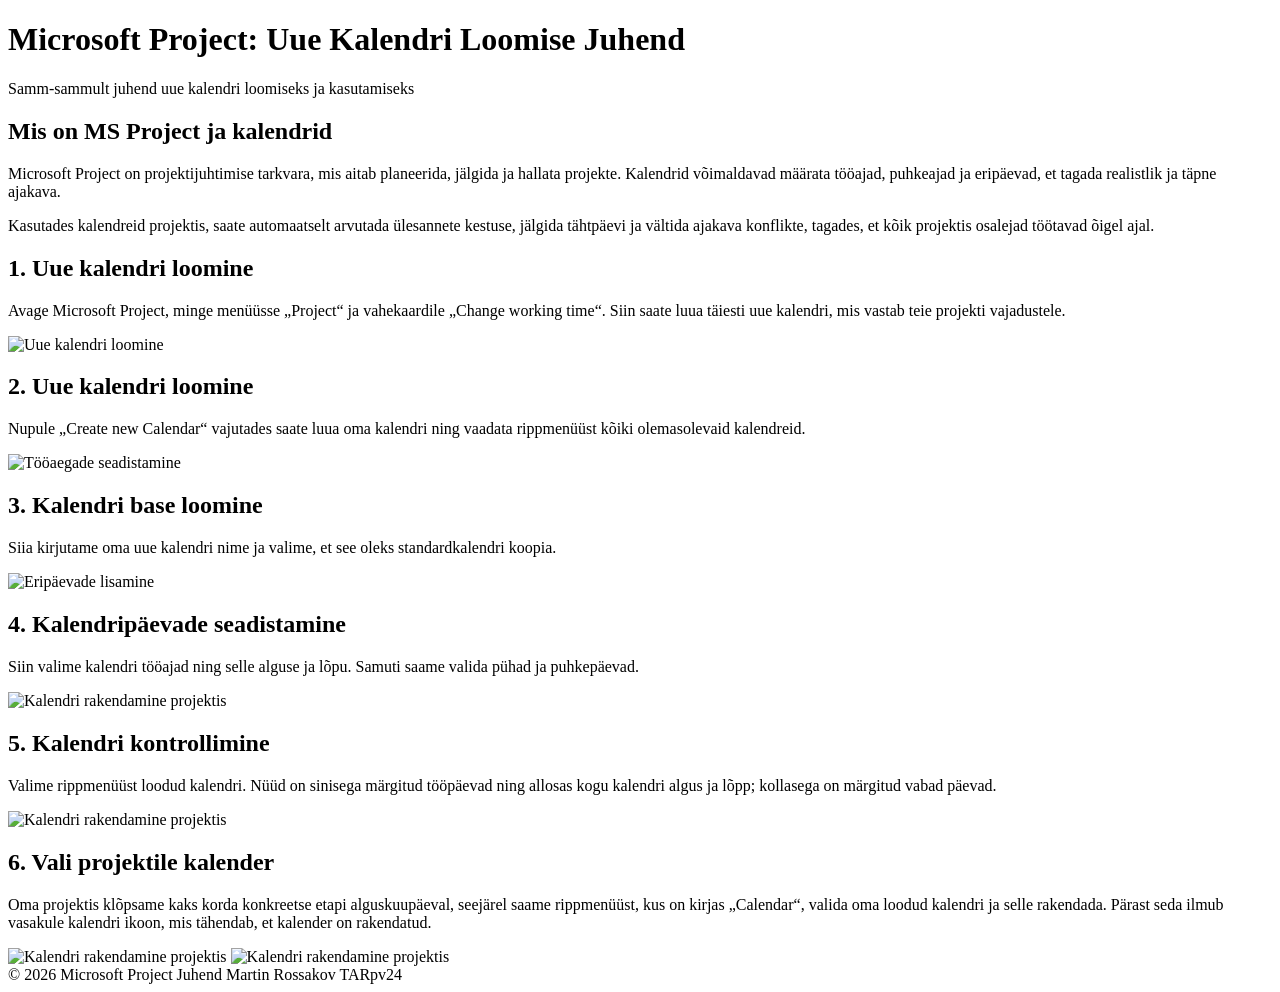
==== index.html @ 50141d25 "Lisa HTML struktuur" ====
<!DOCTYPE html>
<html lang="et">
<head>
    <meta charset="UTF-8">
    <meta name="viewport" content="width=device-width, initial-scale=1.0">
    <title>MS Project Kalenderi Juhend</title>
    <link rel="stylesheet" href="style.css">
</head>
<body>

<header>
    <h1>Microsoft Project: Uue Kalendri Loomise Juhend</h1>
    <p class="subtitle">Samm-sammult juhend uue kalendri loomiseks ja kasutamiseks</p>
</header>

<main class="container">

    <section class="intro">
        <h2>Mis on MS Project ja kalendrid</h2>
        <p>Microsoft Project on projektijuhtimise tarkvara, mis aitab planeerida, jälgida ja hallata projekte. Kalendrid võimaldavad määrata tööajad, puhkeajad ja eripäevad, et tagada realistlik ja täpne ajakava.</p>
        <p>Kasutades kalendreid projektis, saate automaatselt arvutada ülesannete kestuse, jälgida tähtpäevi ja vältida ajakava konflikte, tagades, et kõik projektis osalejad töötavad õigel ajal.</p>
    </section>

    <!-- Step 1 -->
    <section class="card">
        <h2>1. Uue kalendri loomine</h2>
        <p>Avage Microsoft Project, minge menüüsse „Project“ ja vahekaardile „Change working time“. Siin saate luua täiesti uue kalendri, mis vastab teie projekti vajadustele.</p>
        <div class="screenshot">
            <img src="images/esimene.png" alt="Uue kalendri loomine">
        </div>
    </section>

    <!-- Step 2 -->
    <section class="card">
        <h2>2. Uue kalendri loomine</h2>
        <p>Nupule „Create new Calendar“ vajutades saate luua oma kalendri ning vaadata rippmenüüst kõiki olemasolevaid kalendreid.</p>
        <div class="screenshot">
            <img src="images/teine.png" alt="Tööaegade seadistamine">
        </div>
    </section>

    <!-- Step 3 -->
    <section class="card">
        <h2>3. Kalendri base loomine</h2>
        <p>Siia kirjutame oma uue kalendri nime ja valime, et see oleks standardkalendri koopia.</p>
        <div class="screenshot">
            <img src="images/kolmas.png" alt="Eripäevade lisamine">
        </div>
    </section>

    <!-- Step 4 -->
    <section class="card">
        <h2>4. Kalendripäevade seadistamine</h2>
        <p>Siin valime kalendri tööajad ning selle alguse ja lõpu. Samuti saame valida pühad ja puhkepäevad.</p>
        <div class="screenshot">
            <img src="images/neljas.png" alt="Kalendri rakendamine projektis">
        </div>
    </section>

    <!-- Step 5 -->
    <section class="card">
        <h2>5. Kalendri kontrollimine</h2>
        <p>Valime rippmenüüst loodud kalendri. Nüüd on sinisega märgitud tööpäevad ning allosas kogu kalendri algus ja lõpp; kollasega on märgitud vabad päevad.</p>
        <div class="screenshot">
            <img src="images/viies.png" alt="Kalendri rakendamine projektis">
        </div>
    </section>

    <!-- Step 6 -->
    <section class="card">
        <h2>6. Vali projektile kalender</h2>
        <p>Oma projektis klõpsame kaks korda konkreetse etapi alguskuupäeval, seejärel saame rippmenüüst, kus on kirjas „Calendar“, valida oma loodud kalendri ja selle rakendada. Pärast seda ilmub vasakule kalendri ikoon, mis tähendab, et kalender on rakendatud.</p>
        <div class="screenshot">
            <img src="images/kuues.png" alt="Kalendri rakendamine projektis">
            <img src="images/seitsmes.png" alt="Kalendri rakendamine projektis">
        </div>
    </section>

</main>

<footer>
    © 2026 Microsoft Project Juhend Martin Rossakov TARpv24
</footer>

</body>
</html>
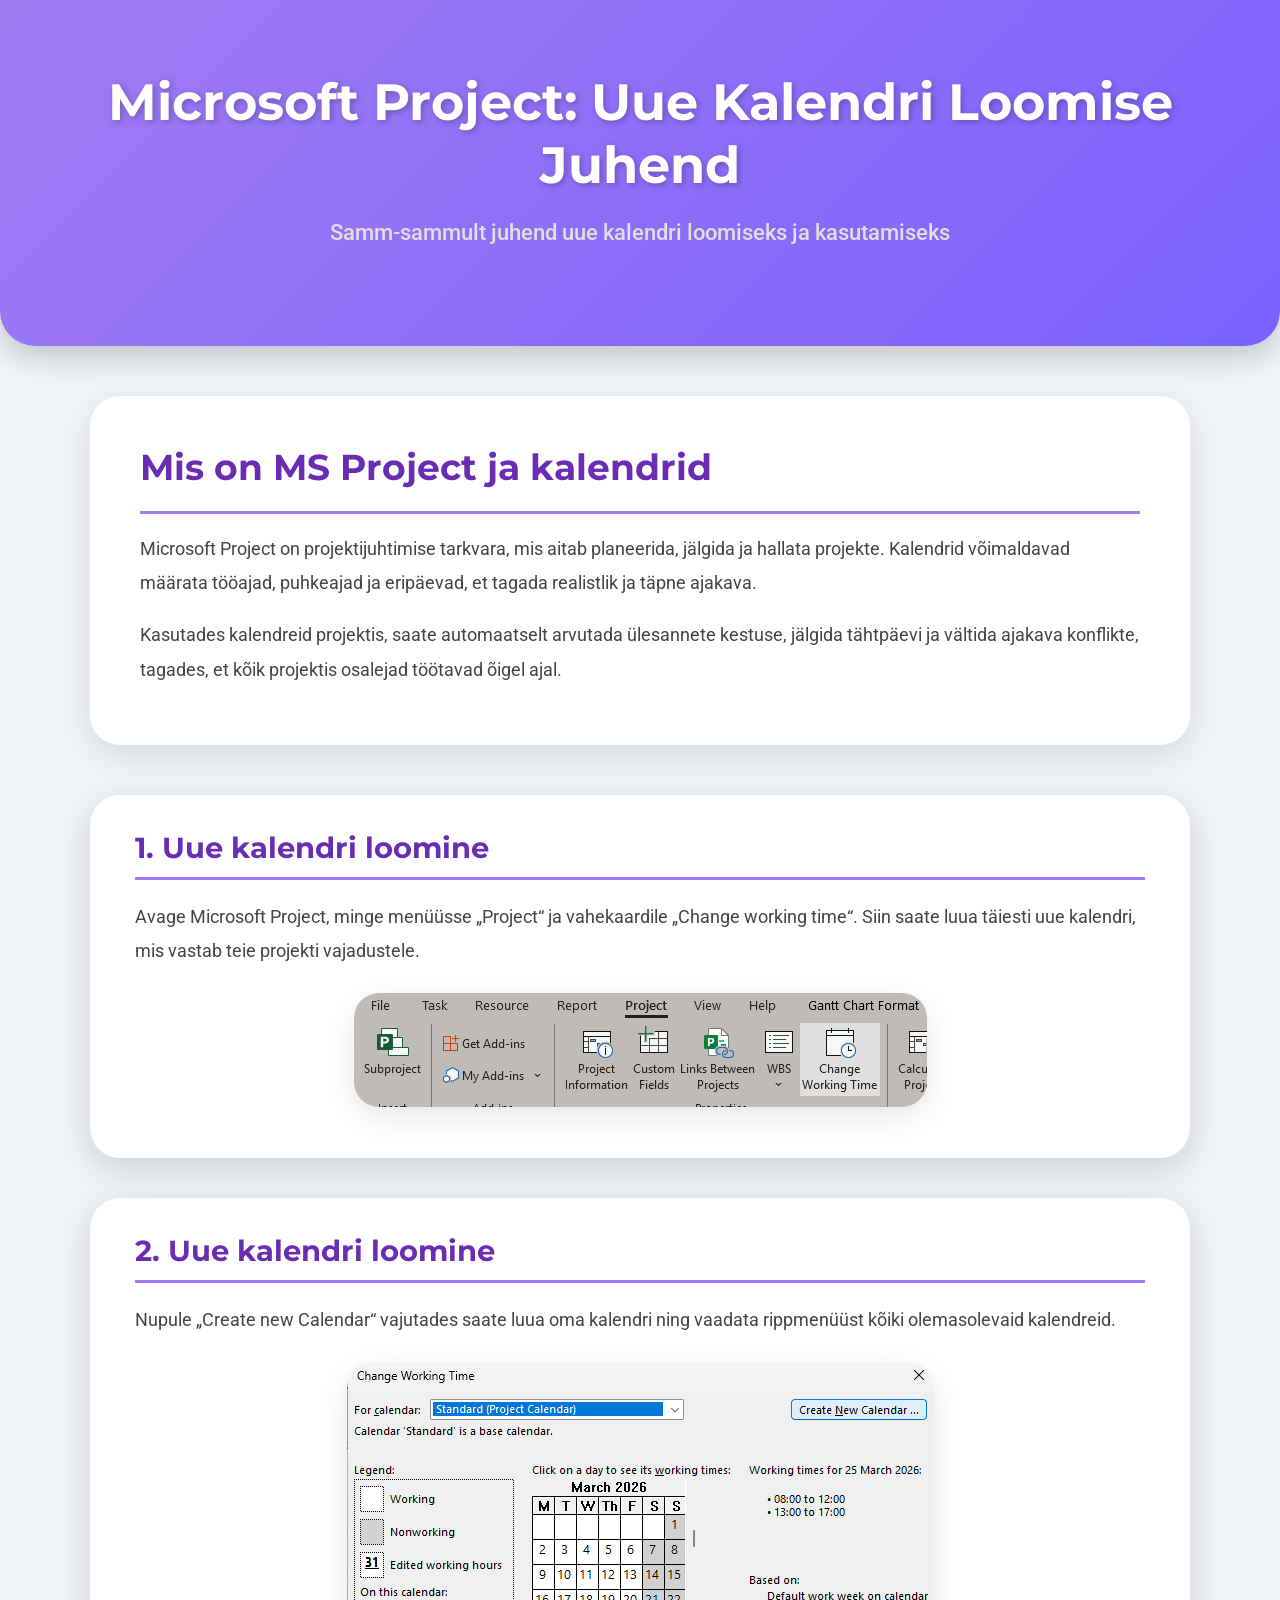
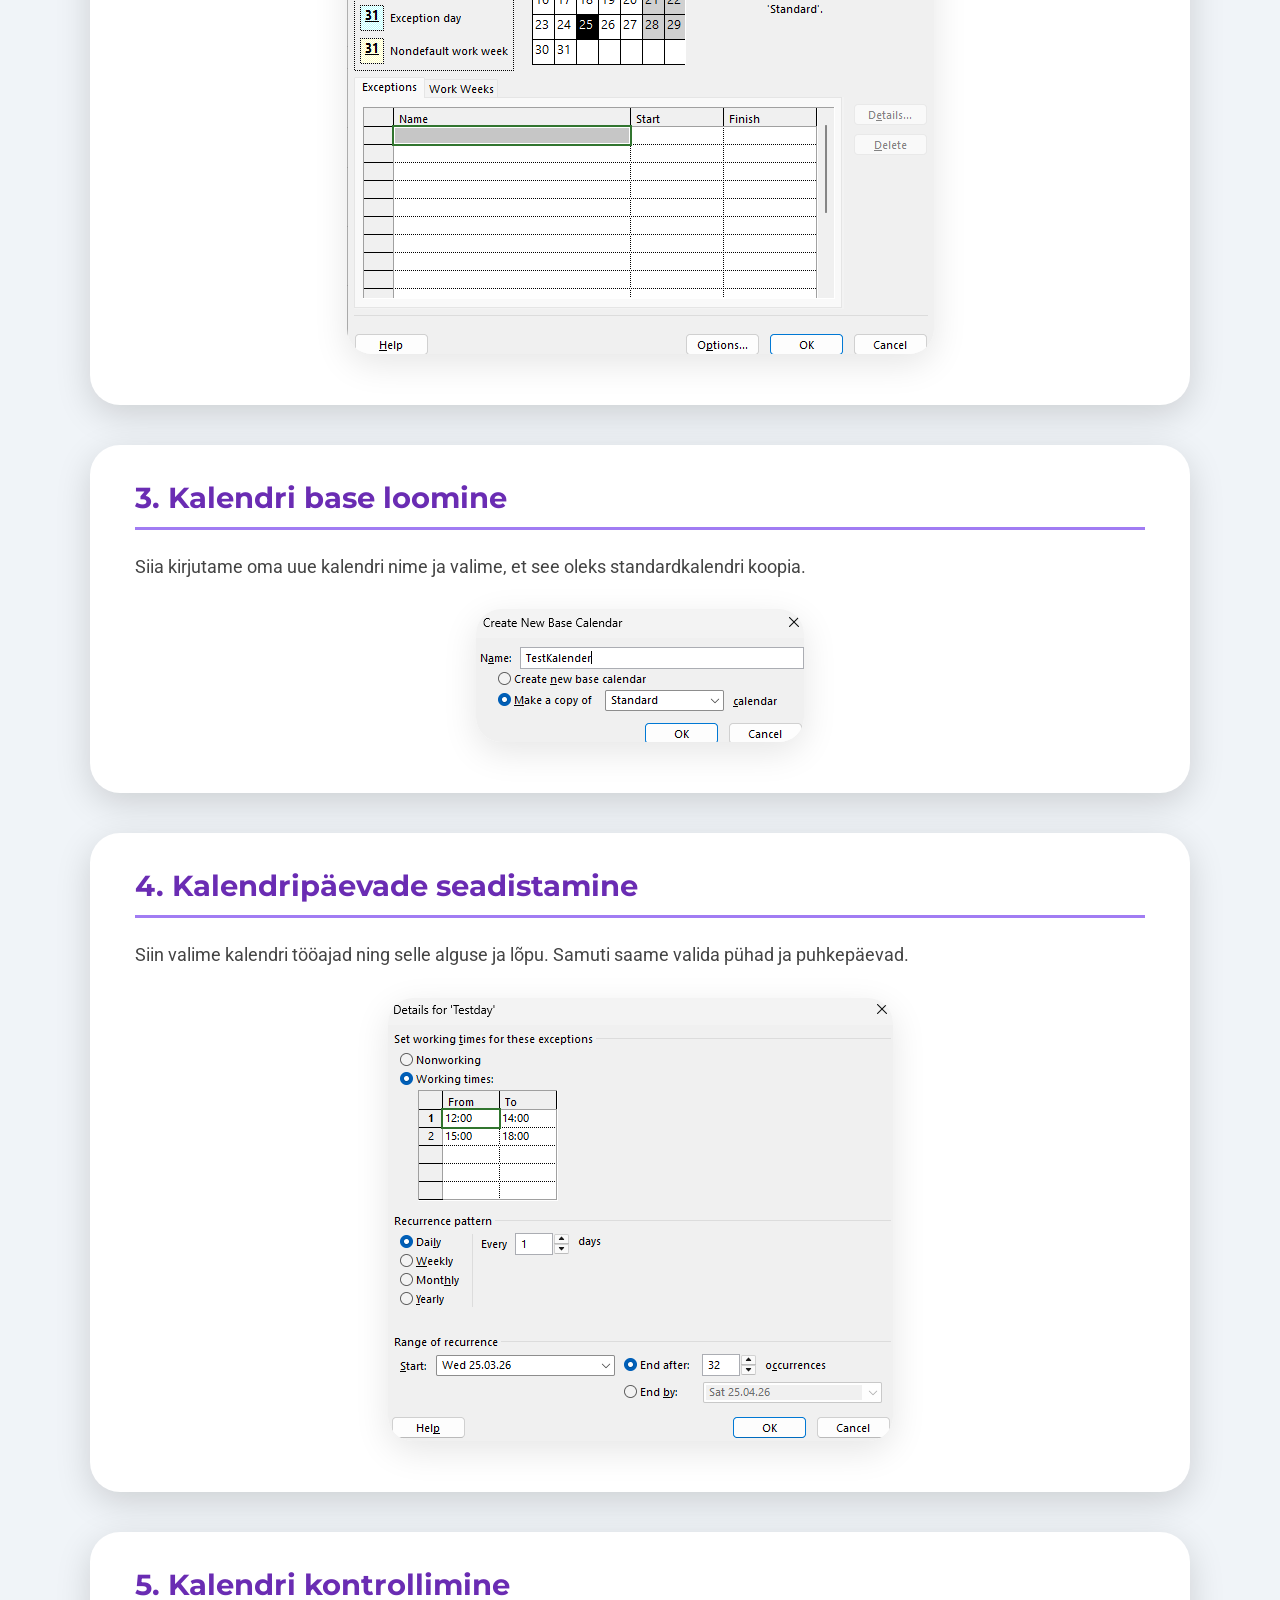
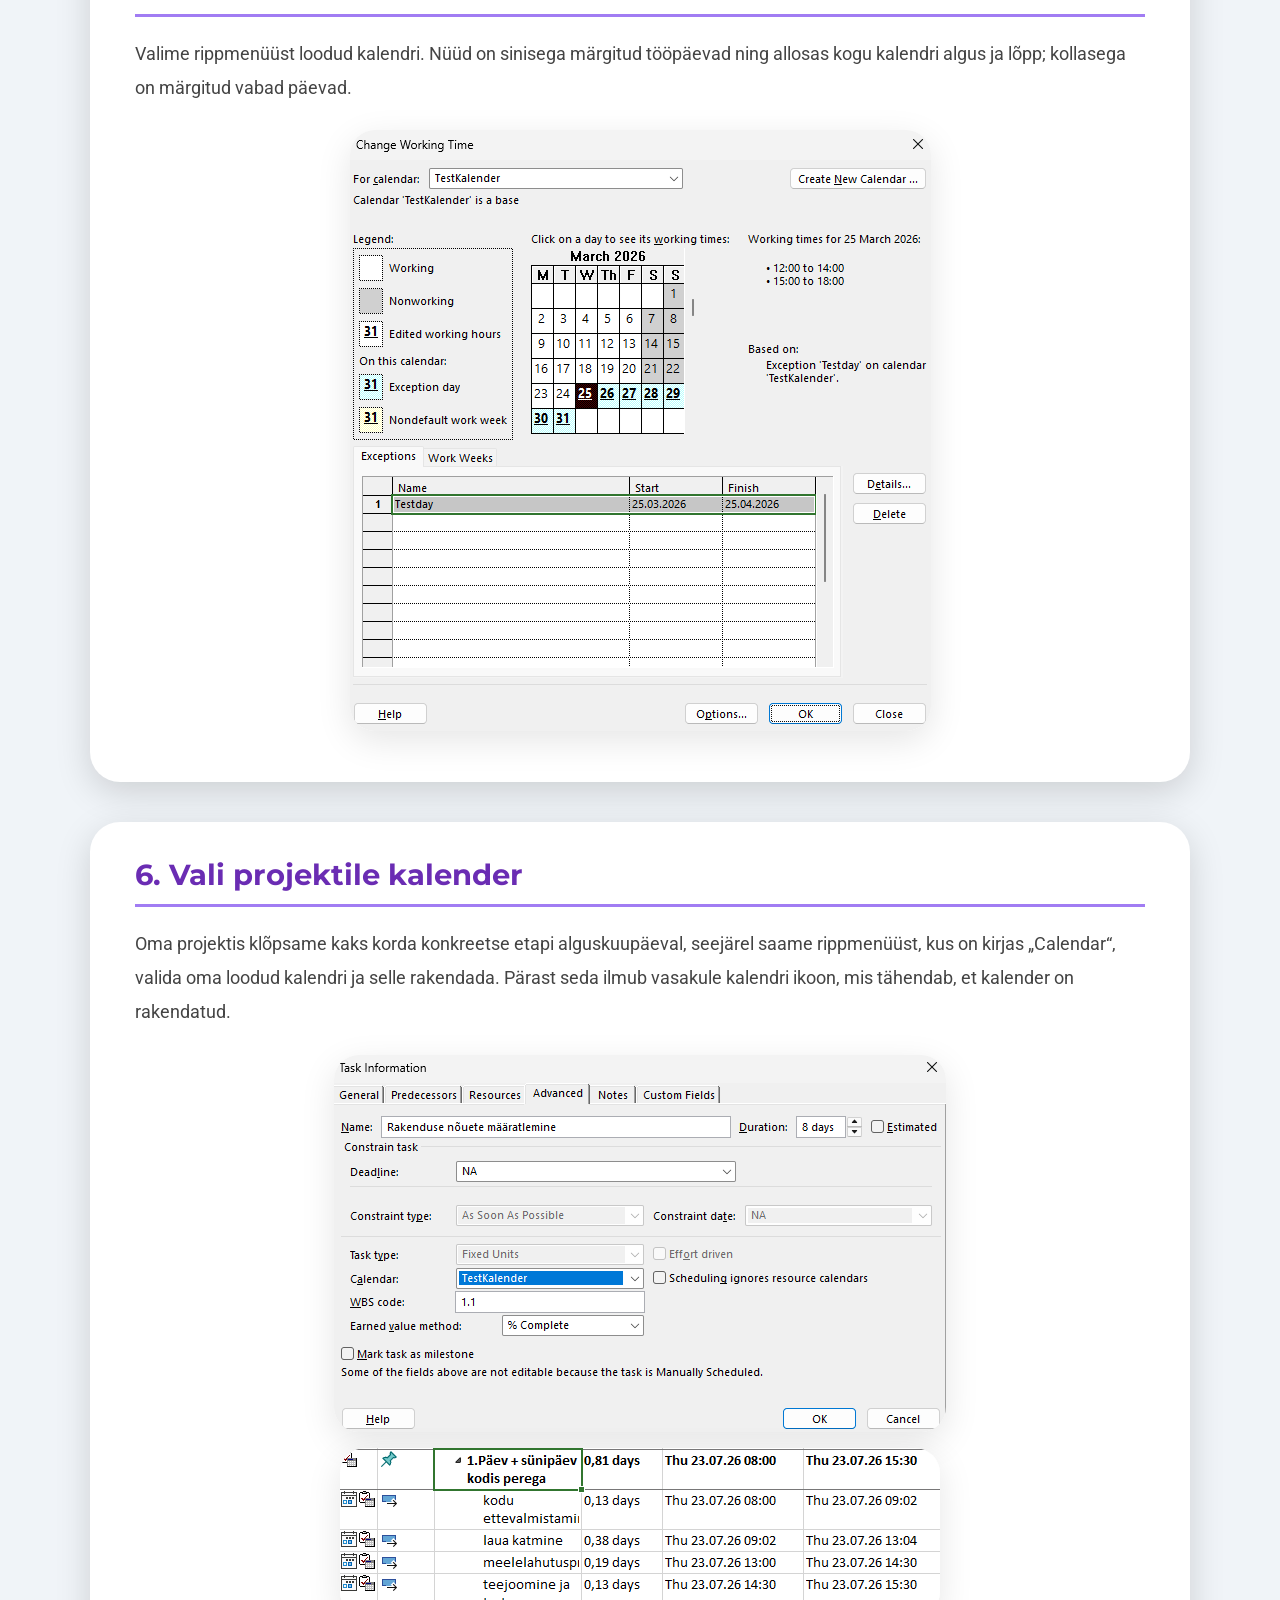
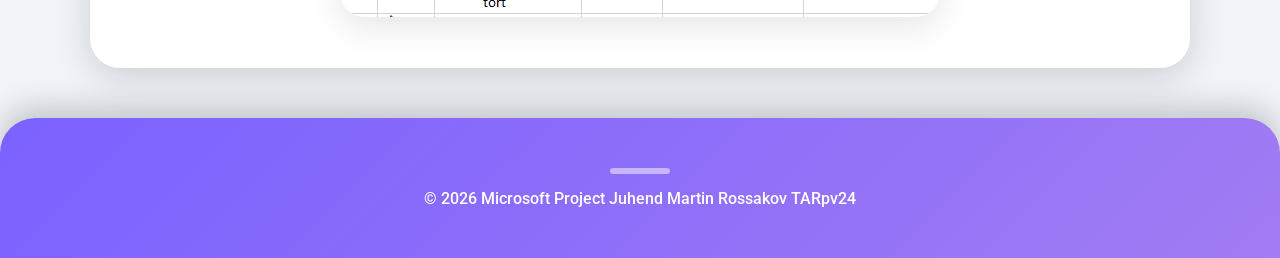
==== commit 960685aa: "index html on valmis" ====
--- a/index.html
+++ b/index.html
@@ -83,4 +83,4 @@
 </footer>
 
 </body>
-</html>+</html>
--- a/style.css
+++ b/style.css
@@ -0,0 +1,147 @@
+/* ===== style.css ===== */
+@import url('https://fonts.googleapis.com/css2?family=Roboto:wght@400;500;700&family=Montserrat:wght@600;700&display=swap');
+
+body {
+    font-family: 'Roboto', sans-serif;
+    margin: 0;
+    background-color: #f0f4f8;
+    color: #333333;
+}
+
+header {
+    text-align: center;
+    padding: 70px 20px;
+    background: linear-gradient(135deg, #a17cf3, #7b61ff);
+    color: #fff;
+    border-bottom-left-radius: 35px;
+    border-bottom-right-radius: 35px;
+    box-shadow: 0 10px 30px rgba(0,0,0,0.2);
+}
+
+header h1 {
+    margin: 0;
+    font-family: 'Montserrat', sans-serif;
+    font-size: 3.2em;
+    text-shadow: 2px 2px 6px rgba(0,0,0,0.25);
+}
+
+header .subtitle {
+    margin-top: 15px;
+    font-size: 1.4em;
+    color: #e0e0e0;
+    font-weight: 500;
+}
+
+.container {
+    max-width: 1100px;
+    margin: 50px auto;
+    padding: 0 20px;
+}
+
+.intro {
+    background-color: #ffffff;
+    padding: 40px 50px;
+    border-radius: 30px;
+    box-shadow: 0 10px 35px rgba(0,0,0,0.1);
+    margin-bottom: 50px;
+    line-height: 1.75;
+    font-size: 18px;
+}
+
+.intro h2 {
+    font-family: 'Montserrat', sans-serif;
+    font-size: 2em;
+    color: #6a2cb3;
+    margin-bottom: 15px;
+}
+
+.card {
+    background-color: #ffffff;
+    padding: 35px 45px;
+    border-radius: 30px;
+    margin-bottom: 40px;
+    box-shadow: 0 10px 35px rgba(0,0,0,0.15);
+    transition: transform 0.4s, box-shadow 0.4s;
+}
+
+.card:hover {
+    transform: translateY(-8px);
+    box-shadow: 0 18px 45px rgba(0,0,0,0.2);
+}
+
+h2 {
+    margin-top: 0;
+    font-family: 'Montserrat', sans-serif;
+    font-size: 1.8em;
+    color: #6a2cb3;
+    border-bottom: 3px solid #a17cf3;
+    padding-bottom: 12px;
+    margin-bottom: 20px;
+}
+
+p, ul {
+    font-size: 18px;
+    line-height: 1.9;
+    color: #444;
+}
+
+ul {
+    padding-left: 25px;
+}
+
+.screenshot {
+    margin-top: 25px;
+    text-align: center;
+}
+
+.screenshot img {
+    max-width: 90%;
+    border-radius: 25px;
+    box-shadow: 0 10px 35px rgba(0,0,0,0.1);
+    transition: transform 0.4s, box-shadow 0.4s;
+    margin-bottom: 12px;
+}
+
+.screenshot img:hover {
+    transform: scale(1.05);
+    box-shadow: 0 12px 40px rgba(0,0,0,0.2);
+}
+
+.caption {
+    font-size: 16px;
+    color: #666;
+    margin-bottom: 20px;
+    font-style: italic;
+}
+
+footer {
+    display: flex;
+    justify-content: center;
+    align-items: center;
+    flex-direction: column;
+    text-align: center;
+    padding: 50px 20px;
+    font-size: 16px;
+    color: #fff;
+    background: linear-gradient(135deg, #7b61ff, #a17cf3);
+    border-top-left-radius: 35px;
+    border-top-right-radius: 35px;
+    box-shadow: 0 -10px 30px rgba(0,0,0,0.2);
+    font-weight: 500;
+    position: relative;
+}
+
+footer::before {
+    content: '';
+    width: 60px;
+    height: 6px;
+    background-color: rgba(255,255,255,0.5);
+    border-radius: 3px;
+    margin-bottom: 15px;
+}
+
+footer a {
+    color: #fff;
+    text-decoration: underline;
+    margin-top: 10px;
+}
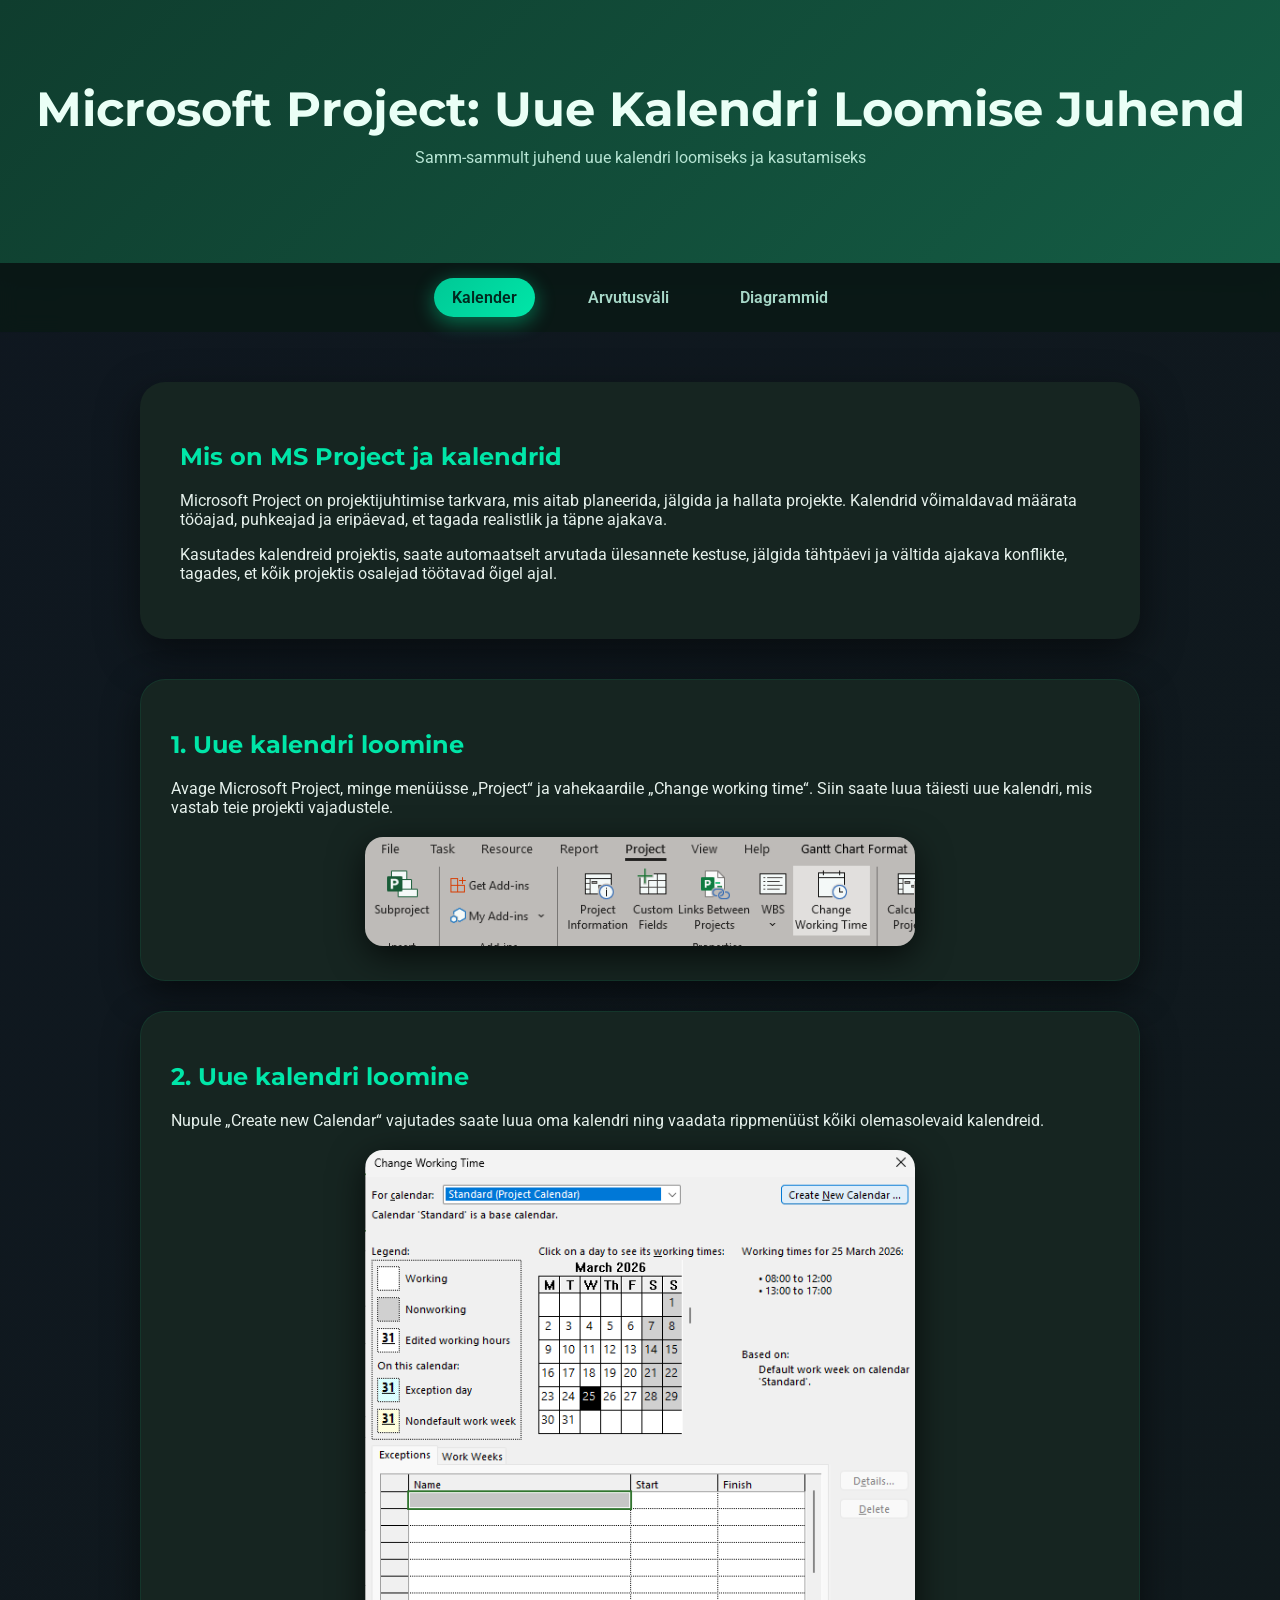
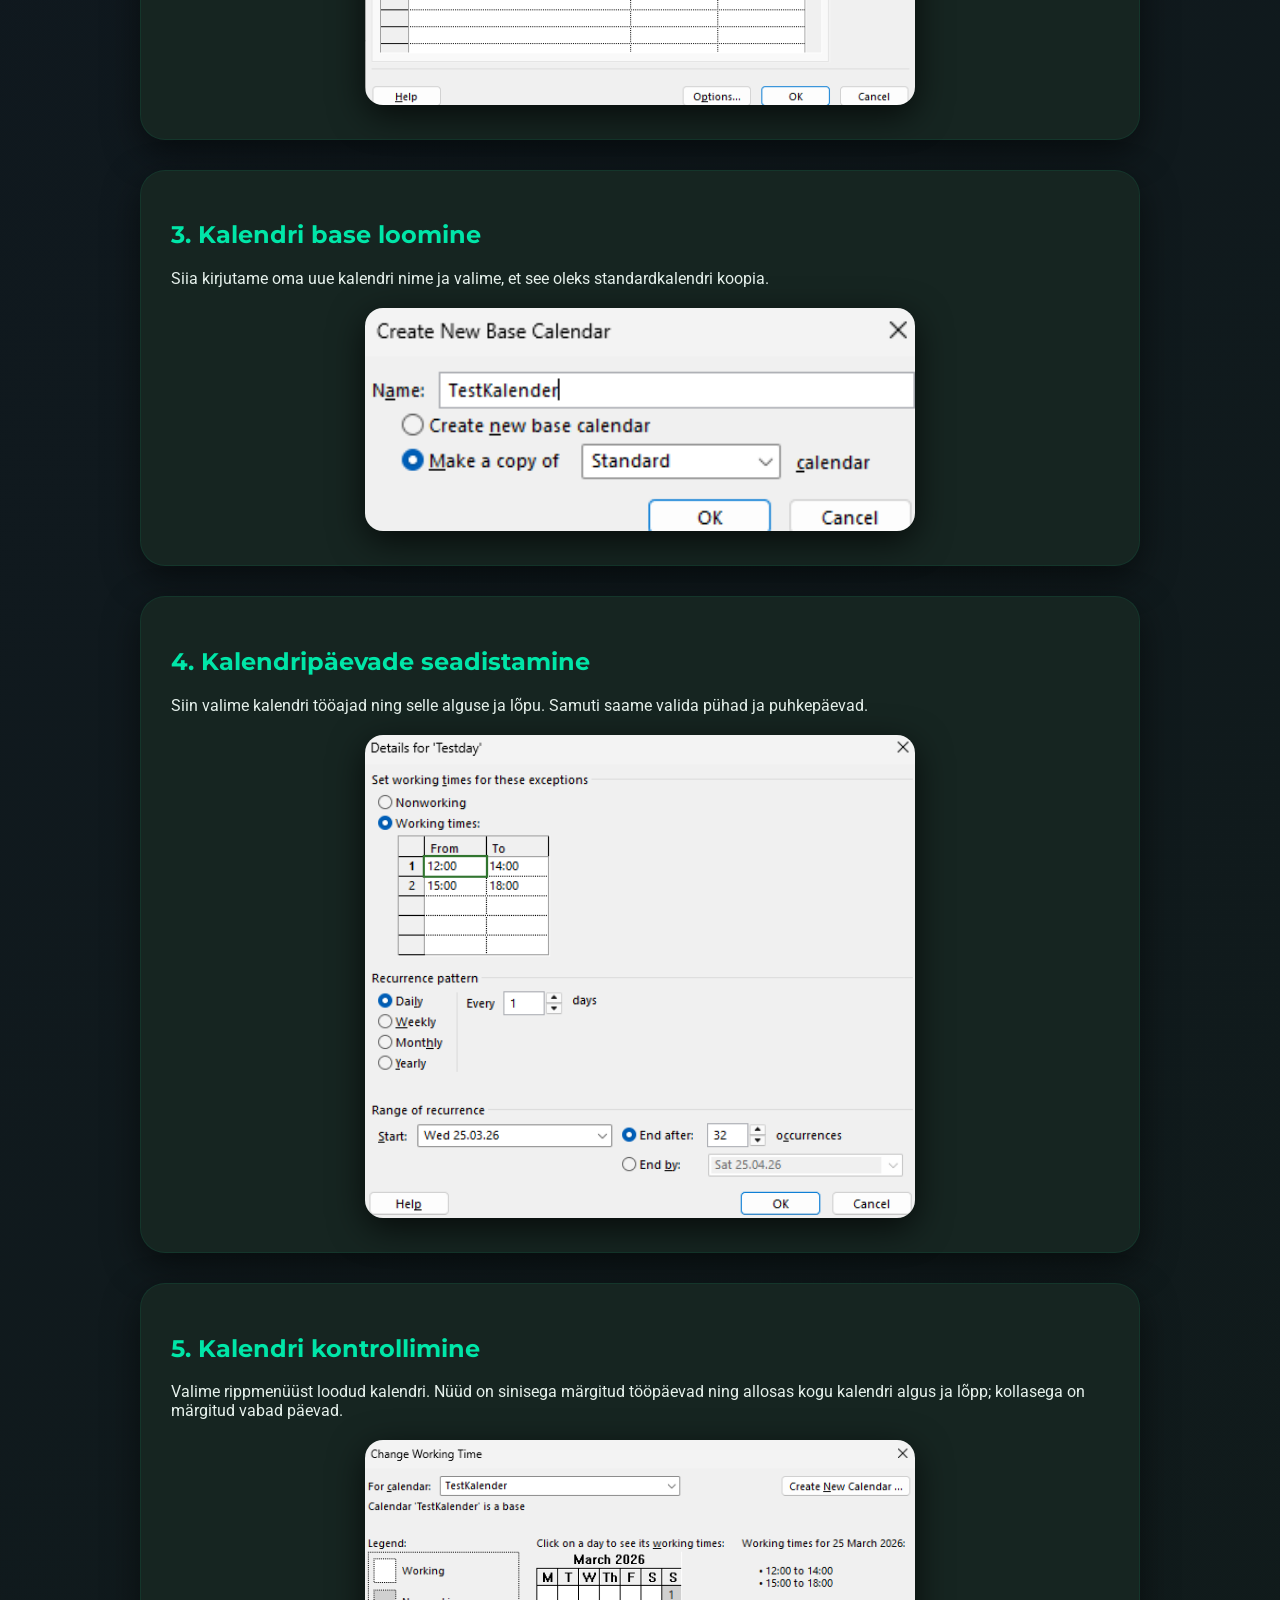
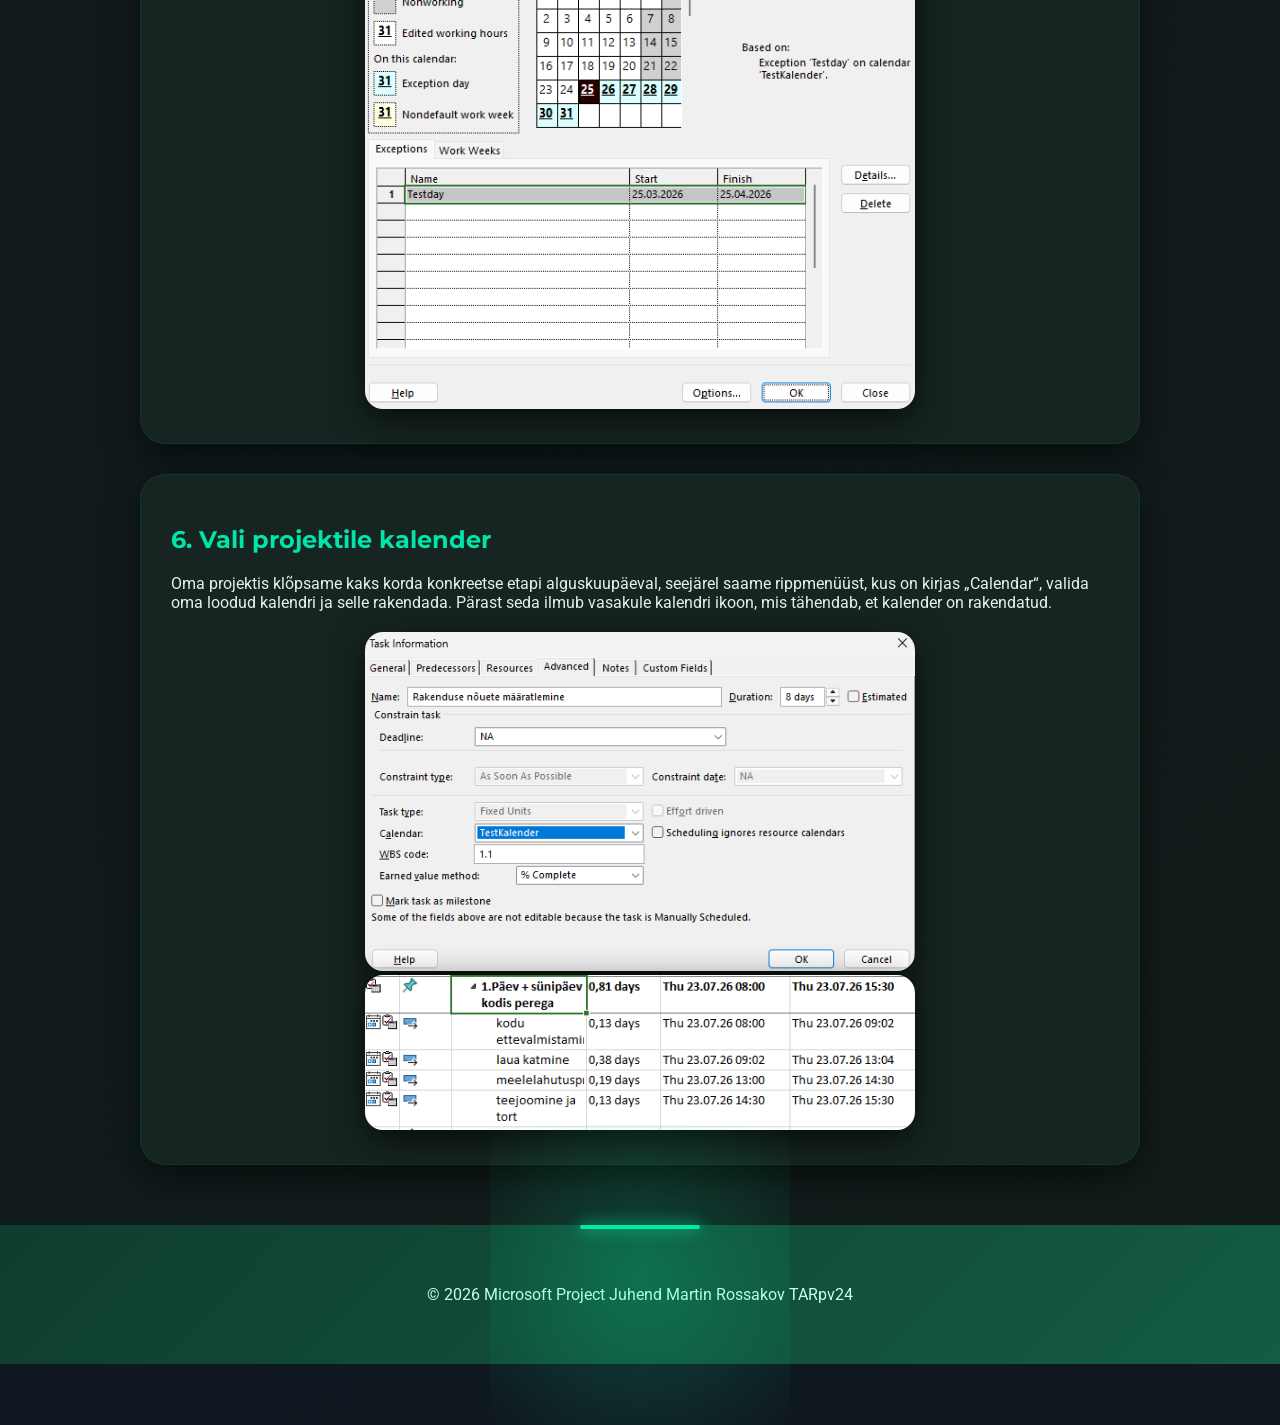
==== commit cc150600: "uus kujundus CSS-i abil ja navigeerimismenüü lisamine" ====
--- a/index.html
+++ b/index.html
@@ -12,6 +12,14 @@
     <h1>Microsoft Project: Uue Kalendri Loomise Juhend</h1>
     <p class="subtitle">Samm-sammult juhend uue kalendri loomiseks ja kasutamiseks</p>
 </header>
+
+<nav class="nav">
+    <div class="nav-container">
+        <a href="index.html" class="active">Kalender</a>
+        <a href="valem.html">Arvutusväli</a>
+        <a href="diagramm.html">Diagrammid</a>
+    </div>
+</nav>
 
 <main class="container">
 
@@ -83,4 +91,4 @@
 </footer>
 
 </body>
-</html>
+</html>
--- a/style.css
+++ b/style.css
@@ -1,147 +1,201 @@
-/* ===== style.css ===== */
-@import url('https://fonts.googleapis.com/css2?family=Roboto:wght@400;500;700&family=Montserrat:wght@600;700&display=swap');
+@import url('https://fonts.googleapis.com/css2?family=Roboto:wght@400;500&family=Montserrat:wght@600;700&display=swap');
+
+/* ===== BASE ===== */
+html {
+    scroll-behavior: smooth;
+}
 
 body {
+    margin: 0;
     font-family: 'Roboto', sans-serif;
-    margin: 0;
-    background-color: #f0f4f8;
-    color: #333333;
-}
-
+    background: linear-gradient(135deg, #0f1720, #111c1a);
+    color: #e6f1ec;
+}
+
+/* ===== HEADER ===== */
 header {
     text-align: center;
-    padding: 70px 20px;
-    background: linear-gradient(135deg, #a17cf3, #7b61ff);
-    color: #fff;
-    border-bottom-left-radius: 35px;
-    border-bottom-right-radius: 35px;
-    box-shadow: 0 10px 30px rgba(0,0,0,0.2);
+    padding: 80px 20px;
+    background: linear-gradient(135deg, #0f3d2e, #145c44);
+    color: #eafff6;
+    box-shadow: 0 10px 40px rgba(0,0,0,0.6);
+    animation: fadeDown 1s ease;
 }
 
 header h1 {
+    font-family: 'Montserrat', sans-serif;
+    font-size: 3em;
     margin: 0;
-    font-family: 'Montserrat', sans-serif;
-    font-size: 3.2em;
-    text-shadow: 2px 2px 6px rgba(0,0,0,0.25);
 }
 
 header .subtitle {
-    margin-top: 15px;
-    font-size: 1.4em;
-    color: #e0e0e0;
-    font-weight: 500;
-}
-
+    margin-top: 10px;
+    color: #b7e5d4;
+}
+
+/* ===== NAV ===== */
+.nav {
+    background: rgba(10, 25, 22, 0.85);
+    backdrop-filter: blur(10px);
+    position: sticky;
+    top: 0;
+    z-index: 100;
+}
+
+.nav-container {
+    display: flex;
+    justify-content: center;
+    gap: 35px;
+    padding: 15px;
+}
+
+.nav a {
+    text-decoration: none;
+    color: #a7d8c8;
+    font-weight: 600;
+    padding: 10px 18px;
+    border-radius: 30px;
+    transition: all 0.3s ease;
+}
+
+.nav a:hover {
+    background: rgba(0,255,170,0.15);
+    transform: translateY(-2px);
+}
+
+.nav a.active {
+    background: linear-gradient(135deg, #00c896, #00e6a8);
+    color: #00291f;
+    box-shadow: 0 5px 20px rgba(0,255,170,0.4);
+}
+
+/* ===== CONTENT ===== */
 .container {
-    max-width: 1100px;
+    max-width: 1000px;
     margin: 50px auto;
     padding: 0 20px;
 }
 
+/* ===== INTRO ===== */
 .intro {
-    background-color: #ffffff;
-    padding: 40px 50px;
-    border-radius: 30px;
-    box-shadow: 0 10px 35px rgba(0,0,0,0.1);
-    margin-bottom: 50px;
-    line-height: 1.75;
-    font-size: 18px;
-}
-
-.intro h2 {
+    background: #162521;
+    padding: 40px;
+    border-radius: 25px;
+    margin-bottom: 40px;
+    box-shadow: 0 15px 40px rgba(0,0,0,0.5);
+    animation: fadeUp 1s ease;
+}
+
+/* ===== CARDS ===== */
+.card {
+    background: #162521;
+    padding: 30px;
+    border-radius: 25px;
+    margin-bottom: 30px;
+    box-shadow: 0 12px 35px rgba(0,0,0,0.5);
+    border: 1px solid rgba(0,255,170,0.08);
+
+    /* анимация появления */
+    opacity: 0;
+    transform: translateY(40px);
+    animation: fadeUp 0.8s ease forwards;
+}
+
+/* задержки (эффект по очереди) */
+.card:nth-child(1) { animation-delay: 0.2s; }
+.card:nth-child(2) { animation-delay: 0.4s; }
+.card:nth-child(3) { animation-delay: 0.6s; }
+.card:nth-child(4) { animation-delay: 0.8s; }
+.card:nth-child(5) { animation-delay: 1s; }
+.card:nth-child(6) { animation-delay: 1.2s; }
+
+.card:hover {
+    transform: translateY(-6px) scale(1.02);
+    box-shadow: 0 0 25px rgba(0,255,170,0.2),
+    0 20px 60px rgba(0,0,0,0.8);
+}
+
+/* ===== HEADINGS ===== */
+h2 {
     font-family: 'Montserrat', sans-serif;
-    font-size: 2em;
-    color: #6a2cb3;
-    margin-bottom: 15px;
-}
-
-.card {
-    background-color: #ffffff;
-    padding: 35px 45px;
-    border-radius: 30px;
-    margin-bottom: 40px;
-    box-shadow: 0 10px 35px rgba(0,0,0,0.15);
-    transition: transform 0.4s, box-shadow 0.4s;
-}
-
-.card:hover {
-    transform: translateY(-8px);
-    box-shadow: 0 18px 45px rgba(0,0,0,0.2);
-}
-
-h2 {
-    margin-top: 0;
-    font-family: 'Montserrat', sans-serif;
-    font-size: 1.8em;
-    color: #6a2cb3;
-    border-bottom: 3px solid #a17cf3;
-    padding-bottom: 12px;
-    margin-bottom: 20px;
-}
-
-p, ul {
-    font-size: 18px;
-    line-height: 1.9;
-    color: #444;
-}
-
-ul {
-    padding-left: 25px;
-}
-
+    color: #00e6a8;
+}
+
+/* ===== IMAGES ===== */
 .screenshot {
-    margin-top: 25px;
     text-align: center;
+    margin-top: 20px;
 }
 
 .screenshot img {
-    max-width: 90%;
-    border-radius: 25px;
-    box-shadow: 0 10px 35px rgba(0,0,0,0.1);
-    transition: transform 0.4s, box-shadow 0.4s;
-    margin-bottom: 12px;
+    width: 70%;
+    max-width: 550px;
+    border-radius: 18px;
+    box-shadow: 0 10px 35px rgba(0,0,0,0.7);
+    transition: all 0.4s ease;
 }
 
 .screenshot img:hover {
     transform: scale(1.05);
-    box-shadow: 0 12px 40px rgba(0,0,0,0.2);
-}
-
-.caption {
-    font-size: 16px;
-    color: #666;
-    margin-bottom: 20px;
-    font-style: italic;
-}
-
+    box-shadow: 0 15px 50px rgba(0,255,170,0.3);
+}
+
+/* ===== FOOTER ===== */
 footer {
-    display: flex;
-    justify-content: center;
-    align-items: center;
-    flex-direction: column;
     text-align: center;
-    padding: 50px 20px;
-    font-size: 16px;
-    color: #fff;
-    background: linear-gradient(135deg, #7b61ff, #a17cf3);
-    border-top-left-radius: 35px;
-    border-top-right-radius: 35px;
-    box-shadow: 0 -10px 30px rgba(0,0,0,0.2);
-    font-weight: 500;
+    padding: 60px 20px;
+    margin-top: 60px;
+    background: linear-gradient(135deg, #0f3d2e, #145c44);
+    color: #c8fff0;
     position: relative;
-}
-
+    animation: fadeUp 1.2s ease;
+}
+
+/* glow line */
 footer::before {
-    content: '';
-    width: 60px;
-    height: 6px;
-    background-color: rgba(255,255,255,0.5);
-    border-radius: 3px;
-    margin-bottom: 15px;
-}
-
-footer a {
-    color: #fff;
-    text-decoration: underline;
-    margin-top: 10px;
-}
+    content: "";
+    position: absolute;
+    top: 0;
+    left: 50%;
+    width: 120px;
+    height: 4px;
+    background: #00e6a8;
+    transform: translateX(-50%);
+    border-radius: 10px;
+    box-shadow: 0 0 15px #00e6a8;
+}
+
+/* glow effect */
+footer::after {
+    content: "";
+    position: absolute;
+    width: 300px;
+    height: 300px;
+    background: radial-gradient(circle, rgba(0,255,170,0.2), transparent);
+    top: -100px;
+    left: 50%;
+    transform: translateX(-50%);
+}
+
+/* ===== ANIMATIONS ===== */
+@keyframes fadeUp {
+    from {
+        opacity: 0;
+        transform: translateY(40px);
+    }
+    to {
+        opacity: 1;
+        transform: translateY(0);
+    }
+}
+
+@keyframes fadeDown {
+    from {
+        opacity: 0;
+        transform: translateY(-40px);
+    }
+    to {
+        opacity: 1;
+        transform: translateY(0);
+    }
+}
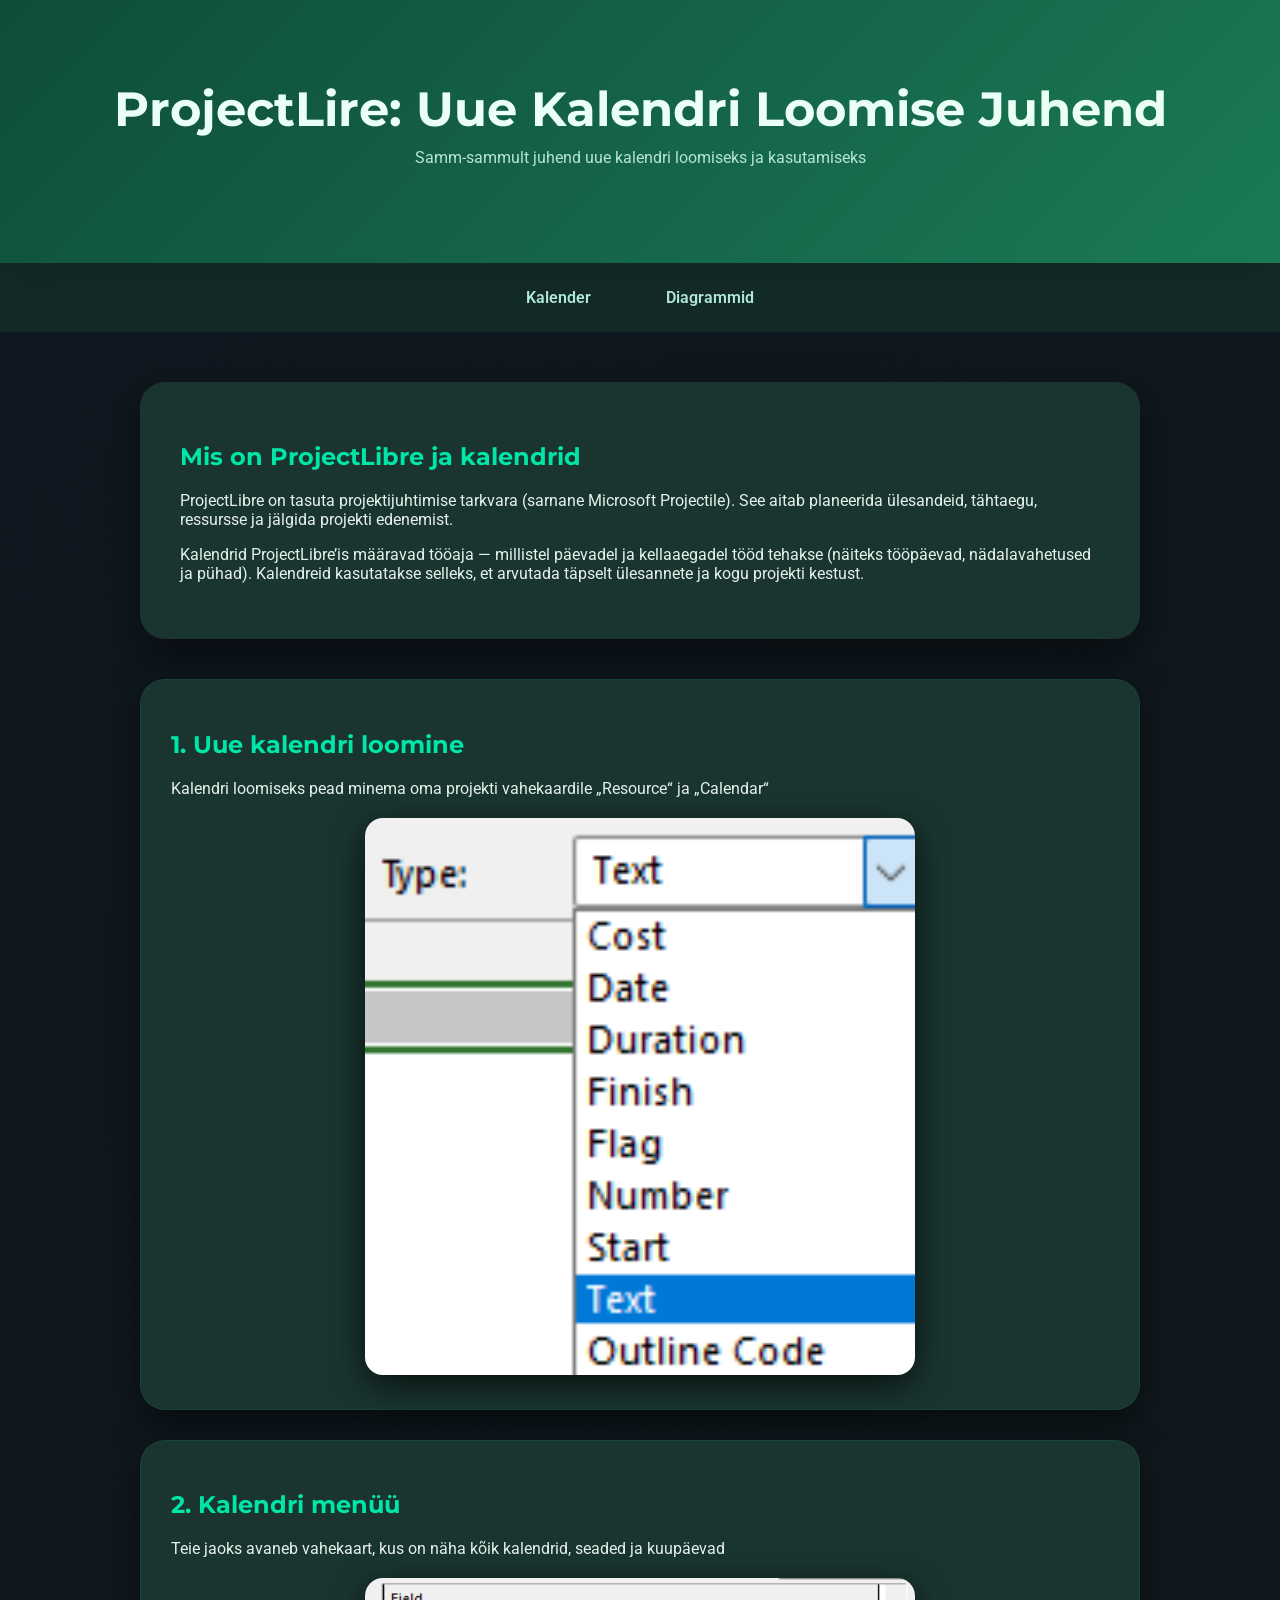
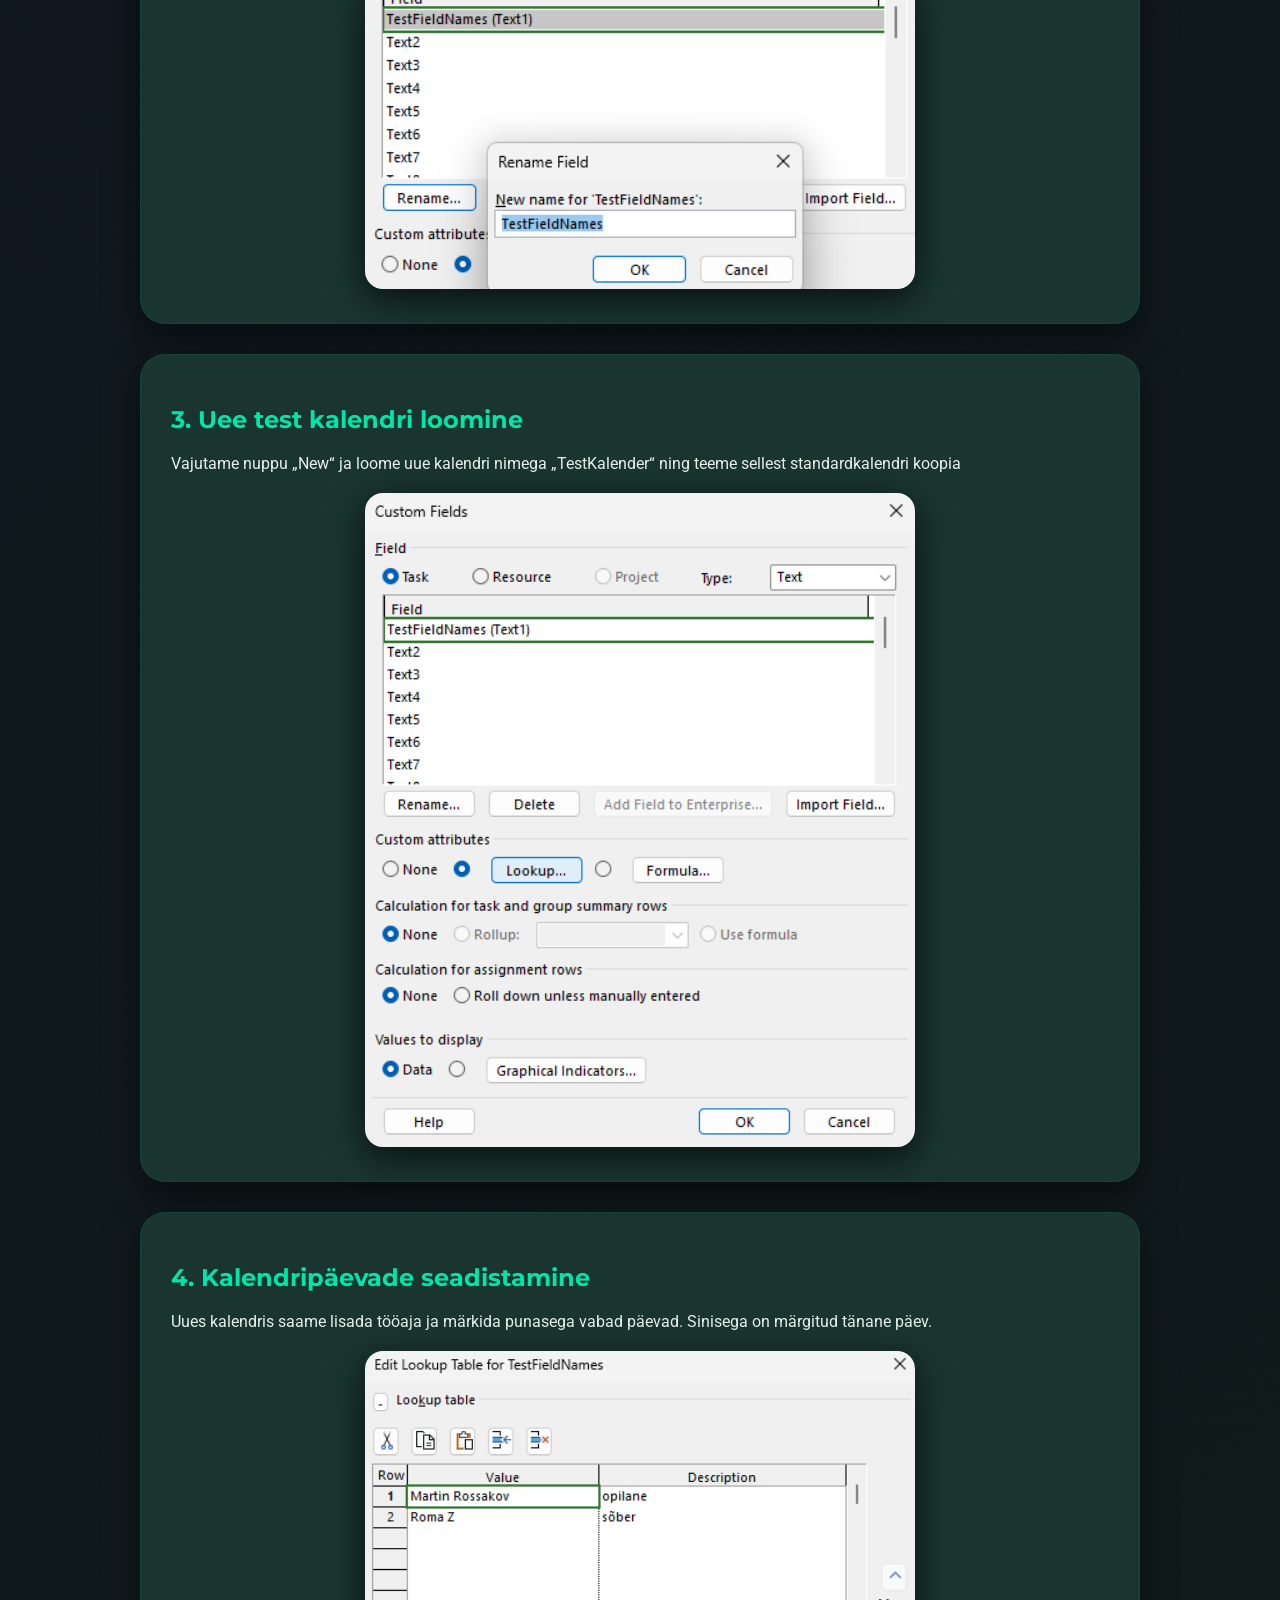
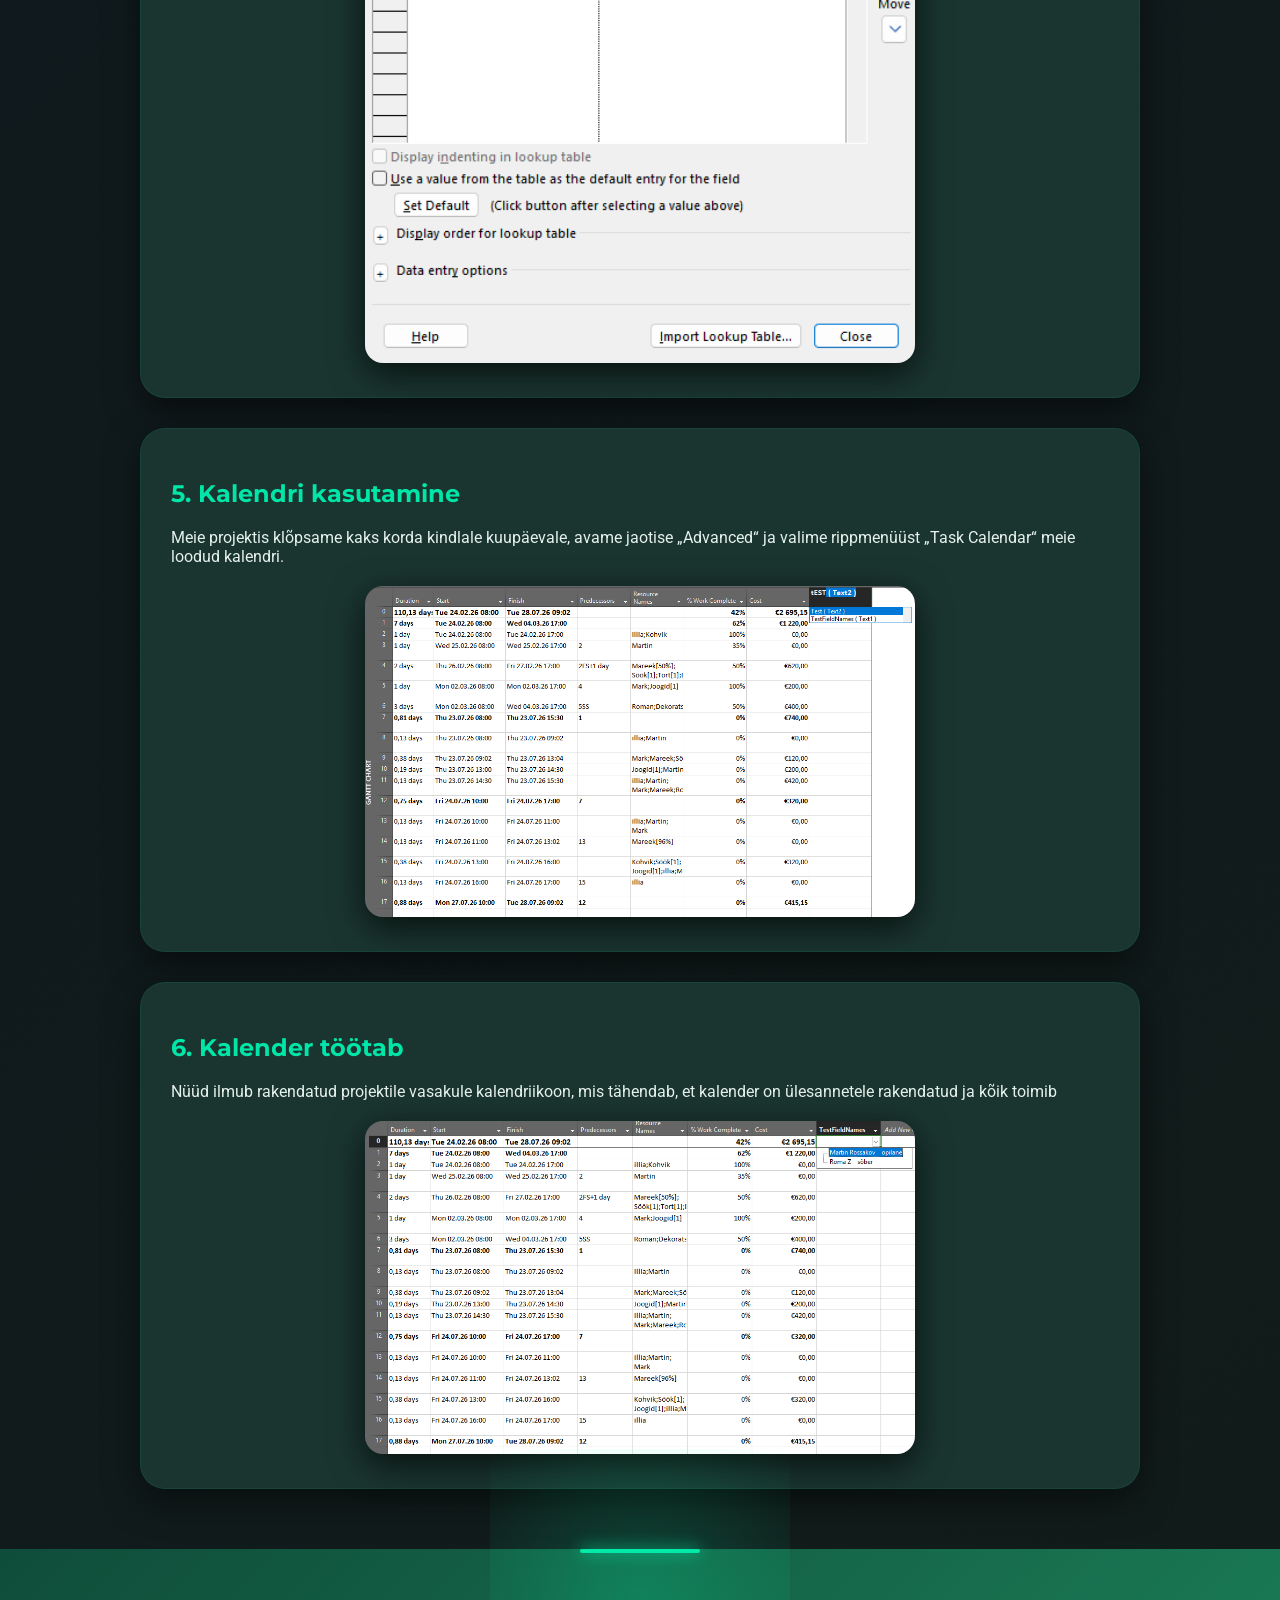
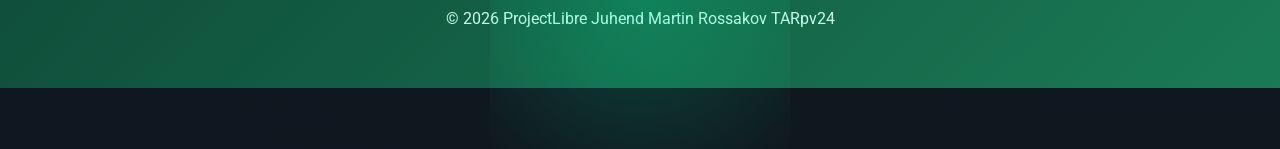
==== commit 08319829: "Uus index.html koos juhendiga on projectLibre'is valmis" ====
--- a/index.html
+++ b/index.html
@@ -3,20 +3,19 @@
 <head>
     <meta charset="UTF-8">
     <meta name="viewport" content="width=device-width, initial-scale=1.0">
-    <title>MS Project Kalenderi Juhend</title>
+    <title>ProjectLibre Kalenderi Juhend</title>
     <link rel="stylesheet" href="style.css">
 </head>
 <body>
 
 <header>
-    <h1>Microsoft Project: Uue Kalendri Loomise Juhend</h1>
+    <h1>ProjectLire: Uue Kalendri Loomise Juhend</h1>
     <p class="subtitle">Samm-sammult juhend uue kalendri loomiseks ja kasutamiseks</p>
 </header>
 
 <nav class="nav">
     <div class="nav-container">
         <a href="index.html" class="active">Kalender</a>
-        <a href="valem.html">Arvutusväli</a>
         <a href="diagramm.html">Diagrammid</a>
     </div>
 </nav>
@@ -24,70 +23,70 @@
 <main class="container">
 
     <section class="intro">
-        <h2>Mis on MS Project ja kalendrid</h2>
-        <p>Microsoft Project on projektijuhtimise tarkvara, mis aitab planeerida, jälgida ja hallata projekte. Kalendrid võimaldavad määrata tööajad, puhkeajad ja eripäevad, et tagada realistlik ja täpne ajakava.</p>
-        <p>Kasutades kalendreid projektis, saate automaatselt arvutada ülesannete kestuse, jälgida tähtpäevi ja vältida ajakava konflikte, tagades, et kõik projektis osalejad töötavad õigel ajal.</p>
+        <h2>Mis on ProjectLibre ja kalendrid</h2>
+        <p>ProjectLibre on tasuta projektijuhtimise tarkvara (sarnane Microsoft Projectile). See aitab planeerida ülesandeid, tähtaegu, ressursse ja jälgida projekti edenemist.</p>
+        <p>Kalendrid ProjectLibre’is määravad tööaja — millistel päevadel ja kellaaegadel tööd tehakse (näiteks tööpäevad, nädalavahetused ja pühad). Kalendreid kasutatakse selleks, et arvutada täpselt ülesannete ja kogu projekti kestust.</p>
     </section>
 
     <!-- Step 1 -->
     <section class="card">
         <h2>1. Uue kalendri loomine</h2>
-        <p>Avage Microsoft Project, minge menüüsse „Project“ ja vahekaardile „Change working time“. Siin saate luua täiesti uue kalendri, mis vastab teie projekti vajadustele.</p>
+        <p>Kalendri loomiseks pead minema oma projekti vahekaardile „Resource“ ja „Calendar“</p>
         <div class="screenshot">
-            <img src="images/esimene.png" alt="Uue kalendri loomine">
+            <img src="images/3.png" alt="Uue kalendri loomine">
         </div>
     </section>
 
     <!-- Step 2 -->
     <section class="card">
-        <h2>2. Uue kalendri loomine</h2>
-        <p>Nupule „Create new Calendar“ vajutades saate luua oma kalendri ning vaadata rippmenüüst kõiki olemasolevaid kalendreid.</p>
+        <h2>2. Kalendri menüü</h2>
+        <p>Teie jaoks avaneb vahekaart, kus on näha kõik kalendrid, seaded ja kuupäevad</p>
         <div class="screenshot">
-            <img src="images/teine.png" alt="Tööaegade seadistamine">
+            <img src="images/4.png" alt="Tööaegade seadistamine">
         </div>
     </section>
 
     <!-- Step 3 -->
     <section class="card">
-        <h2>3. Kalendri base loomine</h2>
-        <p>Siia kirjutame oma uue kalendri nime ja valime, et see oleks standardkalendri koopia.</p>
+        <h2>3. Uee test kalendri loomine</h2>
+        <p>Vajutame nuppu „New“ ja loome uue kalendri nimega „TestKalender“ ning teeme sellest standardkalendri koopia </p>
         <div class="screenshot">
-            <img src="images/kolmas.png" alt="Eripäevade lisamine">
+            <img src="images/5.png" alt="Eripäevade lisamine">
         </div>
     </section>
 
     <!-- Step 4 -->
     <section class="card">
         <h2>4. Kalendripäevade seadistamine</h2>
-        <p>Siin valime kalendri tööajad ning selle alguse ja lõpu. Samuti saame valida pühad ja puhkepäevad.</p>
+        <p>Uues kalendris saame lisada tööaja ja märkida punasega vabad päevad. Sinisega on märgitud tänane päev. </p>
         <div class="screenshot">
-            <img src="images/neljas.png" alt="Kalendri rakendamine projektis">
+            <img src="images/6.png" alt="Kalendri rakendamine projektis">
         </div>
     </section>
 
     <!-- Step 5 -->
     <section class="card">
-        <h2>5. Kalendri kontrollimine</h2>
-        <p>Valime rippmenüüst loodud kalendri. Nüüd on sinisega märgitud tööpäevad ning allosas kogu kalendri algus ja lõpp; kollasega on märgitud vabad päevad.</p>
+        <h2>5. Kalendri kasutamine</h2>
+        <p>Meie projektis klõpsame kaks korda kindlale kuupäevale, avame jaotise „Advanced“ ja valime rippmenüüst „Task Calendar“ meie loodud kalendri.</p>
         <div class="screenshot">
-            <img src="images/viies.png" alt="Kalendri rakendamine projektis">
+            <img src="images/7.png" alt="Kalendri kasutamine">
         </div>
     </section>
 
     <!-- Step 6 -->
     <section class="card">
-        <h2>6. Vali projektile kalender</h2>
-        <p>Oma projektis klõpsame kaks korda konkreetse etapi alguskuupäeval, seejärel saame rippmenüüst, kus on kirjas „Calendar“, valida oma loodud kalendri ja selle rakendada. Pärast seda ilmub vasakule kalendri ikoon, mis tähendab, et kalender on rakendatud.</p>
+        <h2>6. Kalender töötab</h2>
+        <p>Nüüd ilmub rakendatud projektile vasakule kalendriikoon, mis tähendab, et kalender on ülesannetele rakendatud ja kõik toimib</p>
         <div class="screenshot">
-            <img src="images/kuues.png" alt="Kalendri rakendamine projektis">
-            <img src="images/seitsmes.png" alt="Kalendri rakendamine projektis">
+            <img src="images/8.png" alt="Kalendri tootab">
         </div>
     </section>
+
 
 </main>
 
 <footer>
-    © 2026 Microsoft Project Juhend Martin Rossakov TARpv24
+    © 2026 ProjectLibre Juhend Martin Rossakov TARpv24
 </footer>
 
 </body>
--- a/style.css
+++ b/style.css
@@ -16,9 +16,9 @@
 header {
     text-align: center;
     padding: 80px 20px;
-    background: linear-gradient(135deg, #0f3d2e, #145c44);
+    background: linear-gradient(135deg, #0f4d3a, #1a7a55);
     color: #eafff6;
-    box-shadow: 0 10px 40px rgba(0,0,0,0.6);
+    box-shadow: 0 10px 40px rgba(0,0,0,0.5);
     animation: fadeDown 1s ease;
 }
 
@@ -35,8 +35,8 @@
 
 /* ===== NAV ===== */
 .nav {
-    background: rgba(10, 25, 22, 0.85);
-    backdrop-filter: blur(10px);
+    background: rgba(20, 45, 40, 0.85);
+    backdrop-filter: blur(12px);
     position: sticky;
     top: 0;
     z-index: 100;
@@ -51,22 +51,23 @@
 
 .nav a {
     text-decoration: none;
-    color: #a7d8c8;
+    color: #aee8d6;
     font-weight: 600;
-    padding: 10px 18px;
+    padding: 10px 20px;
     border-radius: 30px;
     transition: all 0.3s ease;
 }
 
 .nav a:hover {
-    background: rgba(0,255,170,0.15);
+    background: rgba(0, 230, 150, 0.2);
     transform: translateY(-2px);
 }
 
-.nav a.active {
-    background: linear-gradient(135deg, #00c896, #00e6a8);
+/* Подсветка активного пункта на странице */
+.nav a.active[href$="diagramm.html"] {
+    background: linear-gradient(135deg, #00e6a8, #5affc2);
     color: #00291f;
-    box-shadow: 0 5px 20px rgba(0,255,170,0.4);
+    box-shadow: 0 6px 22px rgba(0, 230, 150, 0.5);
 }
 
 /* ===== CONTENT ===== */
@@ -78,7 +79,7 @@
 
 /* ===== INTRO ===== */
 .intro {
-    background: #162521;
+    background: #1a3530;
     padding: 40px;
     border-radius: 25px;
     margin-bottom: 40px;
@@ -88,20 +89,18 @@
 
 /* ===== CARDS ===== */
 .card {
-    background: #162521;
+    background: #1a3530;
     padding: 30px;
     border-radius: 25px;
     margin-bottom: 30px;
     box-shadow: 0 12px 35px rgba(0,0,0,0.5);
     border: 1px solid rgba(0,255,170,0.08);
-
-    /* анимация появления */
     opacity: 0;
     transform: translateY(40px);
     animation: fadeUp 0.8s ease forwards;
 }
 
-/* задержки (эффект по очереди) */
+/* задержки появления */
 .card:nth-child(1) { animation-delay: 0.2s; }
 .card:nth-child(2) { animation-delay: 0.4s; }
 .card:nth-child(3) { animation-delay: 0.6s; }
@@ -111,8 +110,8 @@
 
 .card:hover {
     transform: translateY(-6px) scale(1.02);
-    box-shadow: 0 0 25px rgba(0,255,170,0.2),
-    0 20px 60px rgba(0,0,0,0.8);
+    box-shadow: 0 0 25px rgba(0,255,170,0.25),
+    0 20px 60px rgba(0,0,0,0.6);
 }
 
 /* ===== HEADINGS ===== */
@@ -145,13 +144,12 @@
     text-align: center;
     padding: 60px 20px;
     margin-top: 60px;
-    background: linear-gradient(135deg, #0f3d2e, #145c44);
+    background: linear-gradient(135deg, #0f4d3a, #1a7a55);
     color: #c8fff0;
     position: relative;
     animation: fadeUp 1.2s ease;
 }
 
-/* glow line */
 footer::before {
     content: "";
     position: absolute;
@@ -165,7 +163,6 @@
     box-shadow: 0 0 15px #00e6a8;
 }
 
-/* glow effect */
 footer::after {
     content: "";
     position: absolute;
